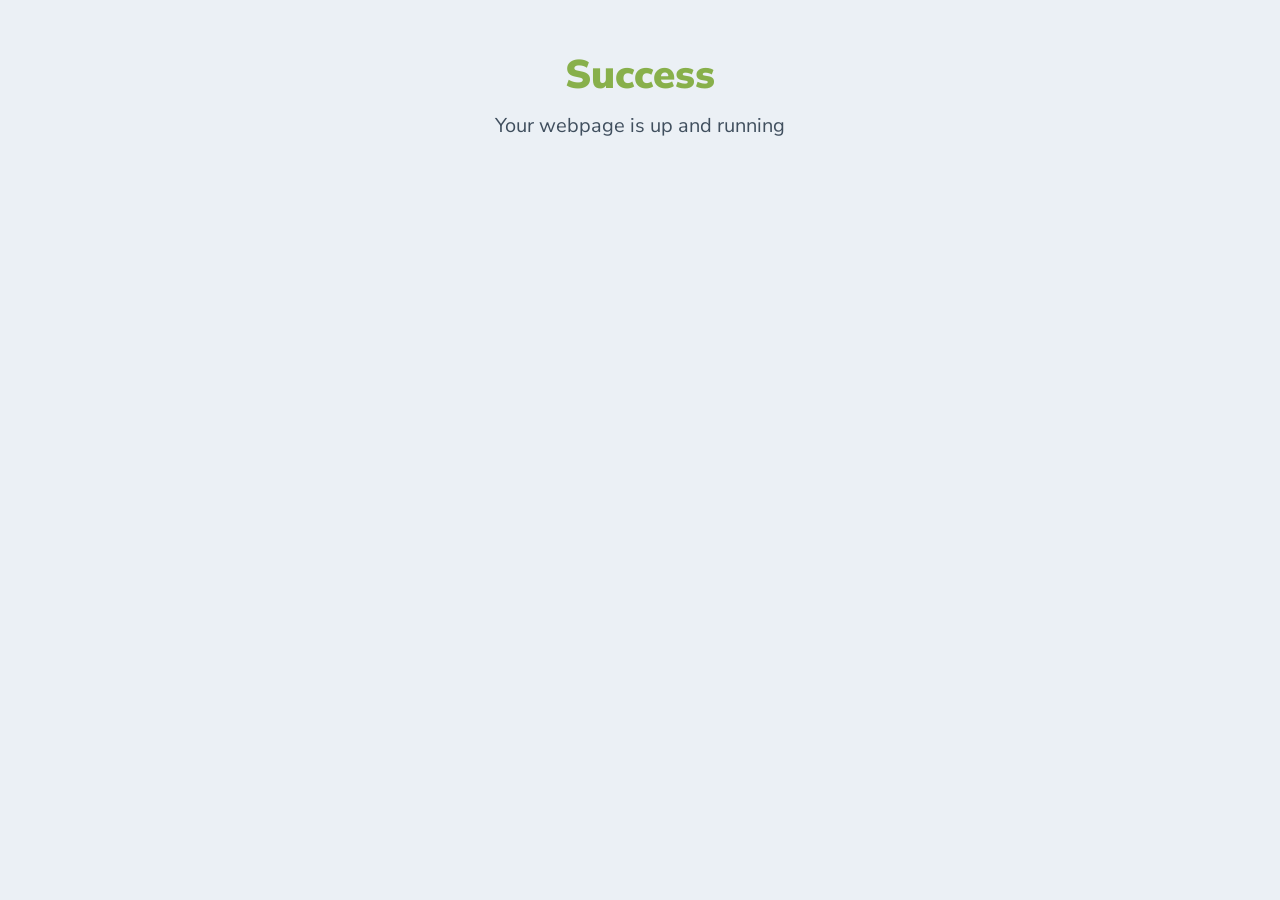
==== html/index.html @ fa664dcf "First Push - Working Nginx in docker container. - Working self signed certificates." ====
<html>
  <head>
    <link href="https://fonts.googleapis.com/css?family=Nunito+Sans:400,400i,700,900&display=swap" rel="stylesheet">
  </head>
    <style>
      body {
        text-align: center;
        padding: 40px 0;
        background: #EBF0F5;
      }
        h1 {
          color: #88B04B;
          font-family: "Nunito Sans", "Helvetica Neue", sans-serif;
          font-weight: 900;
          font-size: 40px;
          margin-bottom: 10px;
        }
        p {
          color: #404F5E;
          font-family: "Nunito Sans", "Helvetica Neue", sans-serif;
          font-size:20px;
          margin: 0;
        }
      i {
        color: #9ABC66;
        font-size: 100px;
        line-height: 200px;
        margin-left:-15px;
      }
      .card {
        background: white;
        padding: 60px;
        border-radius: 4px;
        box-shadow: 0 2px 3px #C8D0D8;
        display: inline-block;
        margin: 0 auto;
      }
    </style>
    <body>
      </div>
        <h1>Success</h1> 
        <p>Your webpage is up and running</p>
      </div>
    </body>
</html>
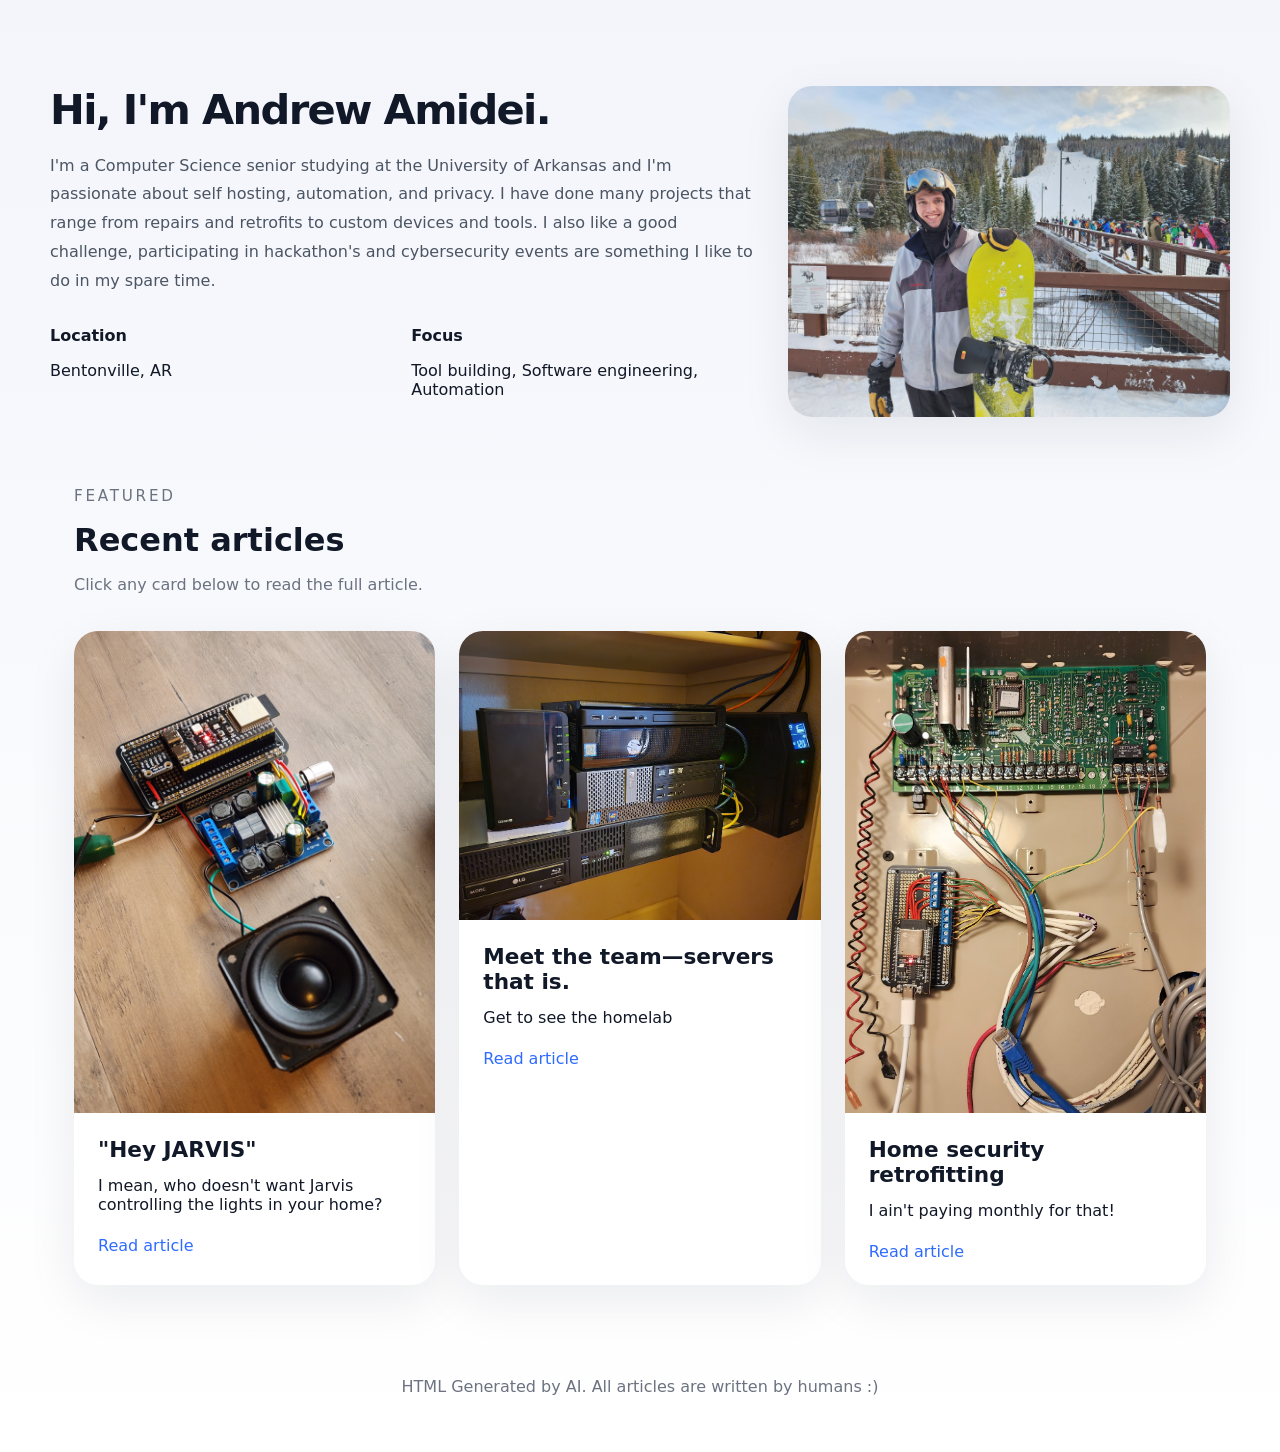
==== commit 59c5885e: "Adding webpage content" ====
--- a/html/index.html
+++ b/html/index.html
@@ -1,45 +1,81 @@
-<html>
+<!DOCTYPE html>
+<html lang="en">
   <head>
-    <link href="https://fonts.googleapis.com/css?family=Nunito+Sans:400,400i,700,900&display=swap" rel="stylesheet">
+    <meta charset="UTF-8" />
+    <meta name="viewport" content="width=device-width, initial-scale=1.0" />
+    <title>Glad your visiting</title>
+    <link rel="stylesheet" href="style.css" />
   </head>
-    <style>
-      body {
-        text-align: center;
-        padding: 40px 0;
-        background: #EBF0F5;
-      }
-        h1 {
-          color: #88B04B;
-          font-family: "Nunito Sans", "Helvetica Neue", sans-serif;
-          font-weight: 900;
-          font-size: 40px;
-          margin-bottom: 10px;
-        }
-        p {
-          color: #404F5E;
-          font-family: "Nunito Sans", "Helvetica Neue", sans-serif;
-          font-size:20px;
-          margin: 0;
-        }
-      i {
-        color: #9ABC66;
-        font-size: 100px;
-        line-height: 200px;
-        margin-left:-15px;
-      }
-      .card {
-        background: white;
-        padding: 60px;
-        border-radius: 4px;
-        box-shadow: 0 2px 3px #C8D0D8;
-        display: inline-block;
-        margin: 0 auto;
-      }
-    </style>
-    <body>
+  <body>
+    <header class="hero">
+      <div class="hero-content">
+        <div class="hero-copy">
+          <h1>Hi, I'm Andrew Amidei.</h1>
+          <p class="hero-description">
+            I'm a Computer Science senior studying at the University of Arkansas and 
+            I'm passionate about self hosting, automation, and privacy. I have done 
+            many projects that range from repairs and retrofits to custom devices 
+            and tools. I also like a good challenge, participating in hackathon's and 
+            cybersecurity events are something I like to do in my spare time. 
+          </p>
+          <div class="hero-details">
+            <div>
+              <strong>Location</strong>
+              <p>Bentonville, AR</p>
+            </div>
+            <div>
+              <strong>Focus</strong>
+              <p>Tool building, Software engineering, Automation</p>
+            </div>
+          </div>
+        </div>
+        <div class="card">
+          <img class="card-photo" src="assets/profile.jpg" width="400" />
+        </div>
       </div>
-        <h1>Success</h1> 
-        <p>Your webpage is up and running</p>
-      </div>
-    </body>
+    </header>
+
+    <main class="content">
+      <section class="articles">
+        <div class="section-header">
+          <p class="eyebrow">Featured</p>
+          <h2>Recent articles</h2>
+          <p class="section-copy">Click any card below to read the full article.</p>
+        </div>
+
+        <div class="cards">
+          <article class="card">
+            <img class="card-photo" src="assets/jarvis.jpg" />
+            <div class="card-body">
+              <h3>"Hey JARVIS"</h3>
+              <p>I mean, who doesn't want Jarvis controlling the lights in your home?</p>
+              <a href="article-1.html">Read article</a>
+            </div>
+          </article>
+
+          <article class="card">
+            <img class="card-photo" src="assets/servers.jpg" />
+            <div class="card-body">
+              <h3>Meet the team—servers that is.</h3>
+              <p>Get to see the homelab</p>
+              <a href="article-2.html">Read article</a>
+            </div>
+          </article>
+
+          <article class="card">
+            <img class="card-photo" src="assets/security.jpg" />
+            <div class="card-body">
+              <h3>Home security retrofitting </h3>
+              <p>I ain't paying monthly for that!</p>
+              <a href="article-3.html">Read article</a>
+            </div>
+          </article>
+        </div>
+      </section>
+    </main>
+
+    <footer class="footer">
+      <p>HTML Generated by AI. All articles are written by humans :)</p>
+    </footer>
+  </body>
 </html>
--- a/html/style.css
+++ b/html/style.css
@@ -0,0 +1,255 @@
+:root {
+  color-scheme: light;
+  font-family: Inter, system-ui, -apple-system, BlinkMacSystemFont, "Segoe UI", sans-serif;
+  font-size: 16px;
+  color: #111827;
+  background: #f6f7fb;
+}
+
+* {
+  box-sizing: border-box;
+}
+
+body {
+  margin: 0;
+  min-height: 100vh;
+  background: linear-gradient(180deg, #f3f5fb 0%, #ffffff 100%);
+}
+
+a {
+  color: #2f6bff;
+  text-decoration: none;
+}
+
+a:hover {
+  text-decoration: underline;
+}
+
+.hero {
+  padding: 64px 24px 40px;
+}
+
+.hero-content {
+  max-width: 1180px;
+  margin: 0 auto;
+  display: grid;
+  grid-template-columns: 1.6fr 1fr;
+  gap: 32px;
+  align-items: center;
+}
+
+.hero-copy {
+  padding: 24px 0;
+}
+
+.eyebrow {
+  margin: 0 0 16px;
+  font-size: 0.95rem;
+  text-transform: uppercase;
+  letter-spacing: 0.18em;
+  color: #6b7280;
+}
+
+.hero-copy h1,
+.article-page h1 {
+  margin: 0 0 20px;
+  font-size: clamp(2.6rem, 3vw, 4rem);
+  line-height: 1.05;
+  letter-spacing: -0.04em;
+}
+
+.hero-description,
+.section-copy,
+.article-content p,
+.article-content li {
+  max-width: 720px;
+  line-height: 1.8;
+  color: #4b5563;
+  margin: 0;
+}
+
+.hero-details {
+  display: grid;
+  grid-template-columns: repeat(2, minmax(0, 1fr));
+  gap: 16px;
+  margin-top: 30px;
+}
+
+.hero-details strong {
+  display: block;
+  margin-bottom: 6px;
+  color: #111827;
+}
+
+.hero-photo-card {
+  position: relative;
+  min-height: 320px;
+  border-radius: 32px;
+  overflow: hidden;
+  background: #ffffff;
+  box-shadow: 0 18px 45px rgba(15, 23, 42, 0.1);
+  display: flex;
+  flex-direction: column;
+  align-items: center;
+  justify-content: center;
+  padding: 32px 24px;
+}
+
+.hero-photo {
+  width: min(100%, 260px);
+  max-width: 100%;
+  border-radius: 999px;
+  border: 8px solid rgba(255, 255, 255, 0.9);
+  background: #eef2ff;
+}
+
+.photo-caption {
+  margin: 20px 0 0;
+  color: #6b7280;
+  text-align: center;
+}
+
+.content {
+  max-width: 1180px;
+  margin: 0 auto;
+  padding: 0 24px 48px;
+}
+
+.section-header {
+  padding-top: 8px;
+}
+
+.section-header h2 {
+  margin: 0 0 10px;
+  font-size: clamp(2rem, 2.4vw, 3rem);
+}
+
+.section-copy {
+  margin-top: 12px;
+  color: #6b7280;
+}
+
+.cards {
+  display: grid;
+  grid-template-columns: repeat(3, minmax(0, 1fr));
+  gap: 24px;
+  margin-top: 32px;
+}
+
+.card {
+  border-radius: 24px;
+  background: white;
+  padding: 0;
+  overflow: hidden;
+  box-shadow: 0 16px 50px rgba(15, 23, 42, 0.08);
+  transition: transform 0.25s ease, box-shadow 0.25s ease;
+}
+
+.card:hover {
+  transform: translateY(-4px);
+  box-shadow: 0 20px 55px rgba(15, 23, 42, 0.12);
+}
+
+.card-photo {
+  width: 100%;
+  display: block;
+}
+
+.card-body {
+  padding: 24px;
+}
+
+.card-body h3 {
+  margin: 0 0 14px;
+  font-size: 1.35rem;
+}
+
+.card-body p {
+  margin: 0 0 22px;
+}
+
+.footer {
+  text-align: center;
+  padding: 28px 24px 40px;
+  color: #6b7280;
+}
+
+.article-page {
+  padding: 44px 24px 32px;
+}
+
+.article-page .site-link {
+  display: inline-block;
+  margin-bottom: 28px;
+  color: #2f6bff;
+}
+
+.article-page h1 {
+  margin-bottom: 18px;
+}
+
+.article-content {
+  max-width: 820px;
+}
+
+.article-content p,
+.article-content li {
+  margin-bottom: 18px;
+}
+
+.article-content ul {
+  padding-left: 20px;
+  margin: 0 0 18px;
+}
+
+.photo {
+  display: block;
+  margin: 20px auto 20px 0;
+  border-radius: 16px;
+  box-shadow: 0 10px 30px rgba(15, 23, 42, 0.12);
+  border: 1px solid rgba(203, 213, 225, 0.3);
+  background: #ffffff;
+  padding: 6px;
+  width: 300px;
+  height: auto;
+  transition: transform 0.3s ease, box-shadow 0.3s ease;
+}
+
+.photo:hover {
+  transform: scale(1.05);
+  box-shadow: 0 15px 40px rgba(15, 23, 42, 0.18);
+}
+
+.photo-divider {
+  clear: both;
+  margin: 20px 0;
+  border-bottom: 1px solid #e5e7eb;
+  padding-bottom: 20px;
+}
+
+.article-page::after {
+  content: "";
+  display: table;
+  clear: both;
+}
+
+@media (max-width: 960px) {
+  .hero-content,
+  .cards {
+    grid-template-columns: 1fr;
+  }
+
+  .hero-details {
+    grid-template-columns: 1fr;
+  }
+}
+
+@media (max-width: 680px) {
+  .hero {
+    padding: 40px 18px 24px;
+  }
+
+  .hero-photo-card {
+    padding: 24px 20px;
+  }
+}
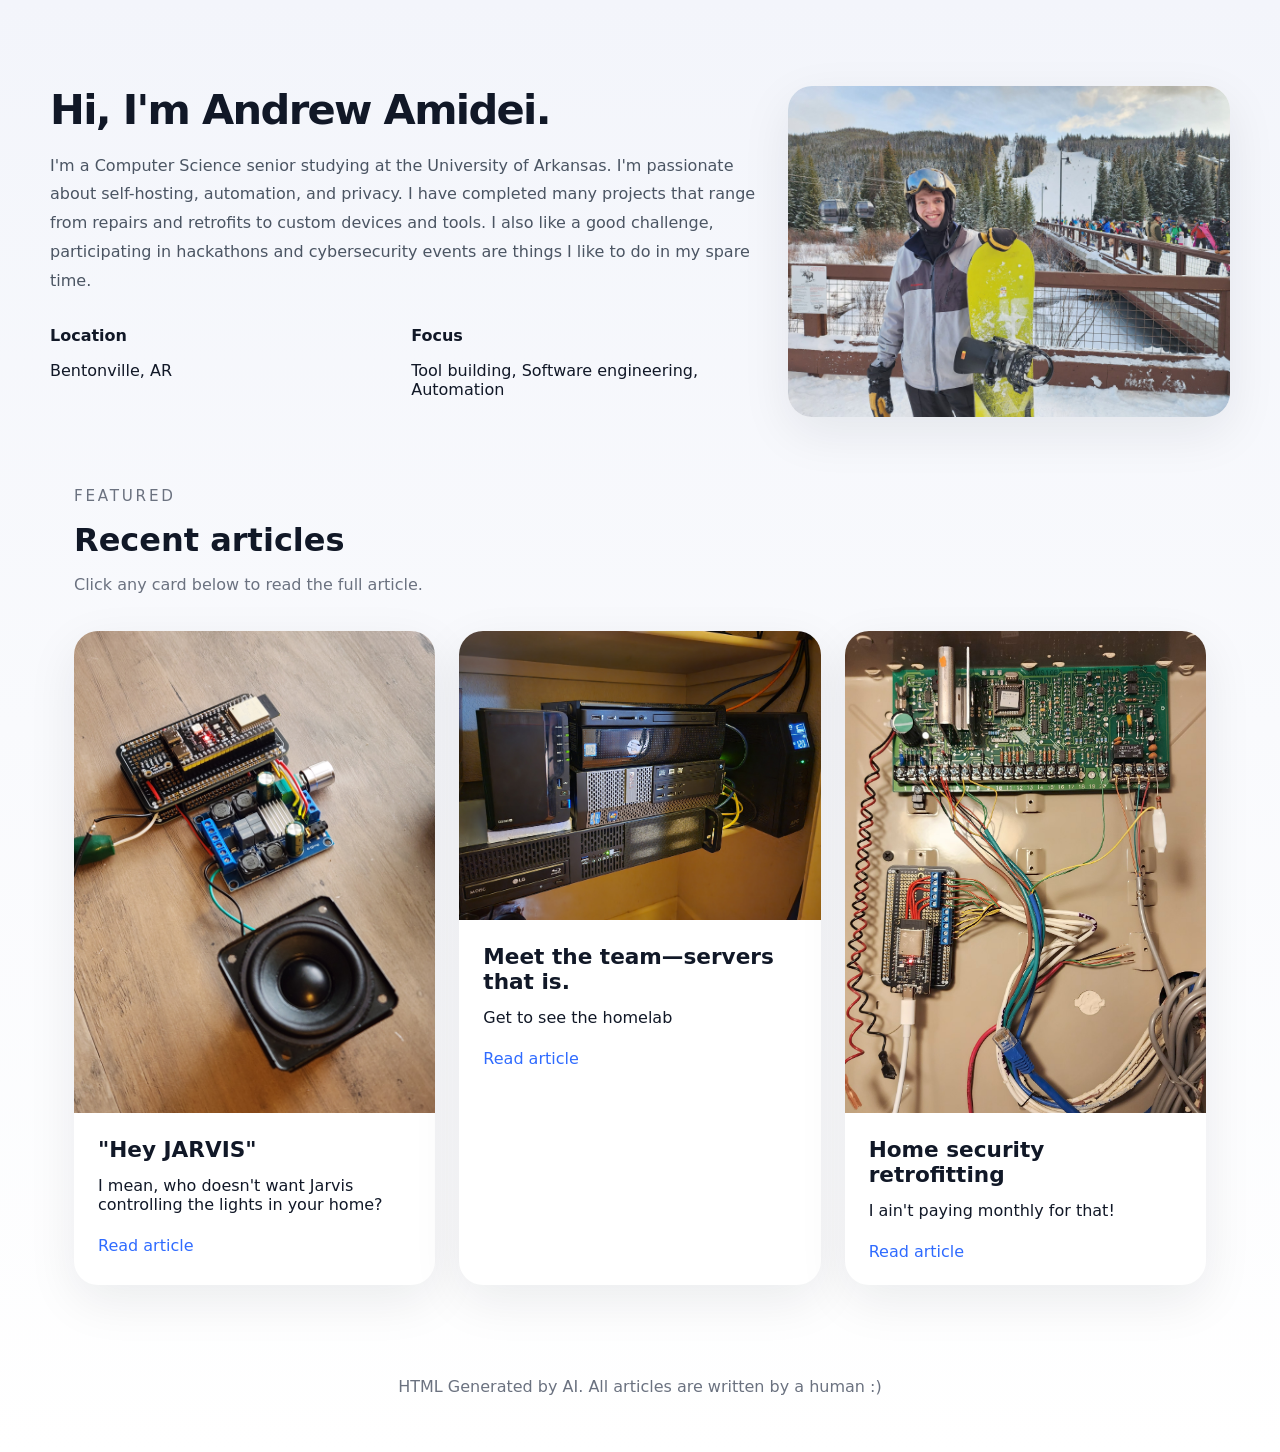
==== commit 51dca88b: "Documentation updates & text corrections" ====
--- a/html/index.html
+++ b/html/index.html
@@ -12,11 +12,11 @@
         <div class="hero-copy">
           <h1>Hi, I'm Andrew Amidei.</h1>
           <p class="hero-description">
-            I'm a Computer Science senior studying at the University of Arkansas and 
-            I'm passionate about self hosting, automation, and privacy. I have done 
+            I'm a Computer Science senior studying at the University of Arkansas.  
+            I'm passionate about self-hosting, automation, and privacy. I have completed
             many projects that range from repairs and retrofits to custom devices 
-            and tools. I also like a good challenge, participating in hackathon's and 
-            cybersecurity events are something I like to do in my spare time. 
+            and tools. I also like a good challenge, participating in hackathons and 
+            cybersecurity events are things I like to do in my spare time. 
           </p>
           <div class="hero-details">
             <div>
@@ -75,7 +75,7 @@
     </main>
 
     <footer class="footer">
-      <p>HTML Generated by AI. All articles are written by humans :)</p>
+      <p>HTML Generated by AI. All articles are written by a human :)</p>
     </footer>
   </body>
 </html>
--- a/html/style.css
+++ b/html/style.css
@@ -209,7 +209,6 @@
   box-shadow: 0 10px 30px rgba(15, 23, 42, 0.12);
   border: 1px solid rgba(203, 213, 225, 0.3);
   background: #ffffff;
-  padding: 6px;
   width: 300px;
   height: auto;
   transition: transform 0.3s ease, box-shadow 0.3s ease;
